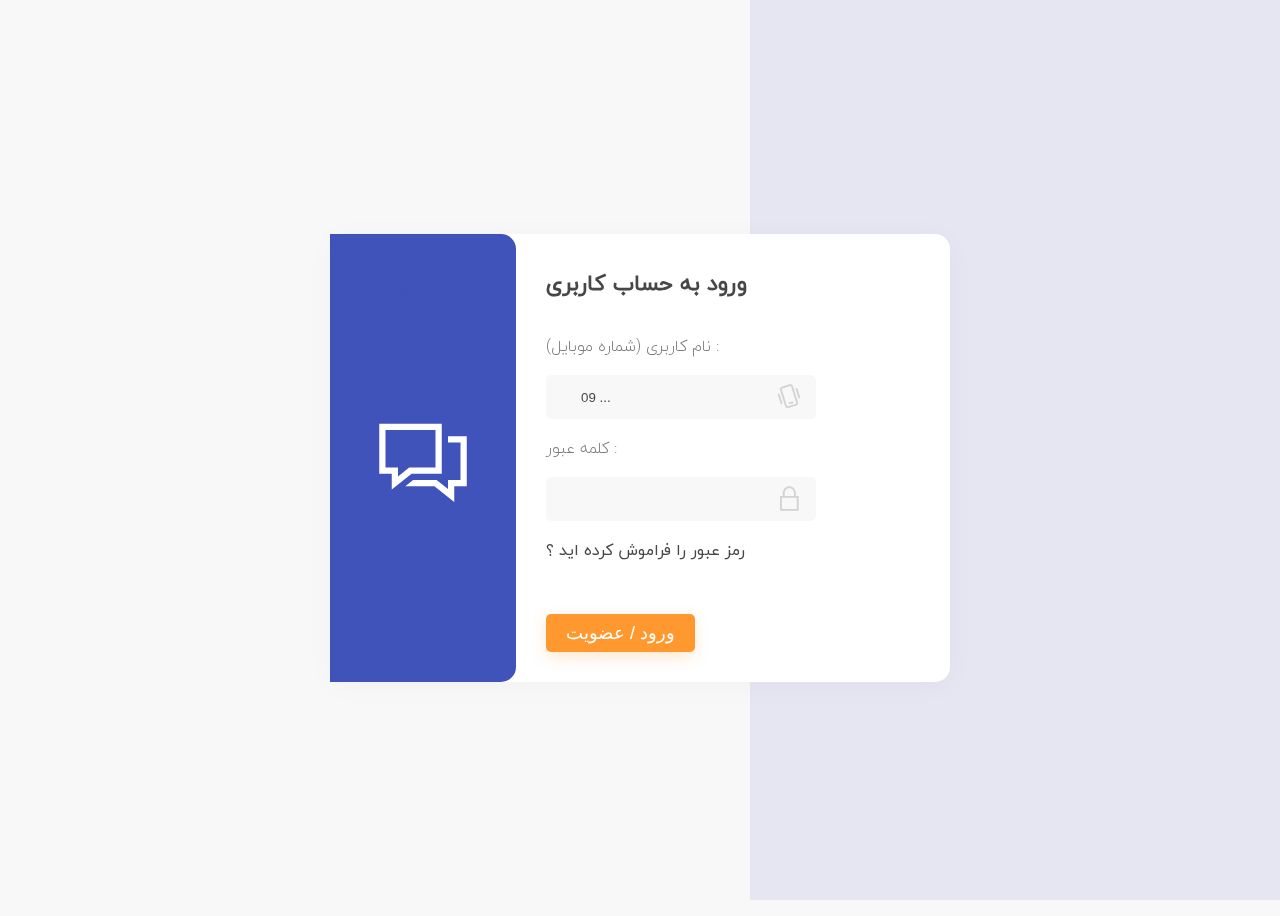
==== login.html @ a9f69f4c "init" ====
<!DOCTYPE html>
<html lang="fa-IR">

<head>
    <meta charset="UTF-8">
    <meta http-equiv="X-UA-Compatible" content="IE=edge">
    <meta name="viewport" content="width=device-width, initial-scale=1.0">
    <title>Panel</title>
    <link rel="stylesheet" href="styles/bootstrap.min.css">
    <link rel="stylesheet" href="icons/style.css">

    <!-- Theme Colors -->
    <style id="colors">
      :root{
        --primary:     #4053BA;
        --accent:      #FF982E;
        --primary-op:  #4053ba21;
        --background1: #F8F8F8;
        --background2: #ffffff;
        --color1:      #474747;
        --color2:      #ffffff;
        --color3:      #7C7C7C;
        --color4:      #D3D3D3;
        --hover1:      #ffffff1a;
        --hover2:      #4053ba12;
        --hover3:      #4053ba0a;
        --shadow1:       0px 4px 30px rgba(0, 0, 0, 0.03);
        --shadow-accent: 0 5px 15px #ff982e3b;
        --shadow-primary:0 5px 15px #4053ba6b;
    }
    </style>

    <!-- Plugins -->
    <link rel="stylesheet" href="plugins/progresscircle/progresscircle.css">

    <!-- Main Styles -->
    <link rel="stylesheet" href="styles/main.css">
</head>

<body>

    <div class="login-container">
        <div class="login-form">


            <div class="login-logo">
                <img src="images/logo.svg" alt="">
            </div>
            <div class="login-info">
                <h1>ورود به حساب کاربری</h1>
                <form action="#">
                    <div class="icon-input">
                        <label for="username">نام کاربری (شماره موبایل) :</label>
                        <div class="input_box ">
                            <input type=" number" id="username" placeholder="09 ...">
                            <i class=" ic-mobile"></i>
                        </div>
                    </div>
                    <div class="icon-input">
                        <label for="password">کلمه عبور :</label>

                        <div class="input_box">
                            <input type="password" id="password">
                            <i class="ic-password"></i>
                        </div>
                    </div>
                    <a href="password.html" class="forget-password">رمز عبور را فراموش کرده اید ؟</a>
                    <button type="submit">ورود / عضویت</button>
                </form>

                <a href="index.html" class="back-btn">بازگشت</a>
            </div>
        </div>
    </div>
    
    <div id="overlay" class="overlay"></div>
    <script src="scripts/jquery.min.js"></script>
    <script src="scripts/bootstrap.bundle.min.js"></script>

    <!-- Plugins -->
    <script src="plugins/progresscircle/progresscircle.js"></script>
    <script src="plugins/chartjs/chart.js"></script>

    <!-- Main Scripts -->
    <script src="scripts/main.js"></script>

    
</body>

</html>
---- icons/style.css ----
@font-face {
  font-family: 'PanelIcons';
  src:  url('fonts/PanelIcons.eot?9o5omq');
  src:  url('fonts/PanelIcons.eot?9o5omq#iefix') format('embedded-opentype'),
    url('fonts/PanelIcons.ttf?9o5omq') format('truetype'),
    url('fonts/PanelIcons.woff?9o5omq') format('woff'),
    url('fonts/PanelIcons.svg?9o5omq#PanelIcons') format('svg');
  font-weight: normal;
  font-style: normal;
  font-display: block;
}

[class^="ic-"], [class*=" ic-"] {
  /* use !important to prevent issues with browser extensions that change fonts */
  font-family: 'PanelIcons' !important;
  speak: never;
  font-style: normal;
  font-weight: normal;
  font-variant: normal;
  text-transform: none;
  line-height: 1;

  /* Better Font Rendering =========== */
  -webkit-font-smoothing: antialiased;
  -moz-osx-font-smoothing: grayscale;
}

.ic-delete:before {
  content: "\e932";
}
.ic-forward:before {
  content: "\e933";
}
.ic-reply:before {
  content: "\e934";
}
.ic-download:before {
  content: "\e931";
}
.ic-pause:before {
  content: "\e92f";
}
.ic-stop:before {
  content: "\e930";
}
.ic-add-user:before {
  content: "\e92d";
}
.ic-block:before {
  content: "\e92e";
}
.ic-browser:before {
  content: "\e92a";
}
.ic-ip:before {
  content: "\e92b";
}
.ic-os:before {
  content: "\e92c";
}
.ic-sending:before {
  content: "\e927";
}
.ic-seen:before {
  content: "\e928";
}
.ic-send1:before {
  content: "\e929";
}
.ic-attach:before {
  content: "\e922";
}
.ic-emoji:before {
  content: "\e923";
}
.ic-mic:before {
  content: "\e924";
}
.ic-move-to:before {
  content: "\e925";
}
.ic-send:before {
  content: "\e926";
}
.ic-settings:before {
  content: "\e921";
}
.ic-close:before {
  content: "\e920";
}
.ic-drag:before {
  content: "\e91f";
}
.ic-archive:before {
  content: "\e919";
}
.ic-audio:before {
  content: "\e91a";
}
.ic-document:before {
  content: "\e91b";
}
.ic-file:before {
  content: "\e91c";
}
.ic-image:before {
  content: "\e91d";
}
.ic-video:before {
  content: "\e91e";
}
.ic-folder:before {
  content: "\e917";
}
.ic-add2:before {
  content: "\e918";
}
.ic-add:before {
  content: "\e914";
}
.ic-gallery:before {
  content: "\e915";
}
.ic-external-link:before {
  content: "\e916";
}
.ic-password:before {
  content: "\e913";
}
.ic-mobile:before {
  content: "\e912";
}
.ic-playstore:before {
  content: "\e910";
}
.ic-apple:before {
  content: "\e911";
}
.ic-check:before {
  content: "\e90d";
}
.ic-left:before {
  content: "\e90e";
}
.ic-sun:before {
  content: "\e90f";
}
.ic-menu:before {
  content: "\e90c";
}
.ic-hover:before {
  content: "\e90b";
}
.ic-search:before {
  content: "\e90a";
}
.ic-dark:before {
  content: "\e900";
}
.ic-down:before {
  content: "\e901";
}
.ic-notify:before {
  content: "\e902";
}
.ic-statistics:before {
  content: "\e903";
}
.ic-home:before {
  content: "\e904";
}
.ic-message:before {
  content: "\e905";
}
.ic-user:before {
  content: "\e906";
}
.ic-plug:before {
  content: "\e907";
}
.ic-location:before {
  content: "\e908";
}
.ic-question:before {
  content: "\e909";
}
---- plugins/progresscircle/progresscircle.css ----
/**
 * Inspiration for this project found at:
 * https://markus.oberlehner.net/blog/pure-css-animated-svg-circle-chart
 * 1. The `reverse` animation direction plays the animation backwards
 *    which makes it start at the stroke offset 100 which means displaying
 *    no stroke at all and animating it to the value defined in the SVG
 *    via the inline `stroke-dashoffset` attribute.
 * 2. Rotate by -90 degree to make the starting point of the
 *    stroke the top of the circle.
 * 3. Using CSS transforms on SVG elements is not supported by Internet Explorer
 *    and Edge, use the transform attribute directly on the SVG element as a
 * .  workaround.
 */

.circle-chart {
  width: 150px;
  height: 150px;
}

.circle-chart__circle {
  stroke: #00acc1;
  stroke-width: 2;
  stroke-linecap: square;
  fill: none;
  animation: circle-chart-fill 2s reverse; /* 1 */ 
  transform: rotate(-90deg); /* 2, 3 */
  transform-origin: center; /* 4 */
}

/**
 * 1. Rotate by -90 degree to make the starting point of the
 *    stroke the top of the circle.
 * 2. Scaling mirrors the circle to make the stroke move right
 *    to mark a positive chart value.
 * 3. Using CSS transforms on SVG elements is not supported by Internet Explorer
 *    and Edge, use the transform attribute directly on the SVG element as a
 * .  workaround.
 */

.circle-chart__circle--negative {
  transform: rotate(-90deg) scale(1,-1); /* 1, 2, 3 */
}

.circle-chart__background {
  stroke: #efefef;
  stroke-width: 2;
  fill: none; 
}

.circle-chart__info {
  animation: circle-chart-appear 2s forwards;
  opacity: 0;
  transform: translateY(0.3em);
}

.circle-chart__percent {
  alignment-baseline: central;
  text-anchor: middle;
  font-size: 8px;
}

.circle-chart__subline {
    alignment-baseline: central;
    text-anchor: middle;
    font-size: 3px;
}

.success-stroke {
  stroke: #00C851;
}

.warning-stroke {
  stroke: #ffbb33;
}

.danger-stroke {
  stroke: #ff4444;
}

@keyframes circle-chart-fill {
  to { stroke-dasharray: 0 100; }
}

@keyframes circle-chart-appear {
  to {
    opacity: 1;
    transform: translateY(0);
  }
}
---- styles/main.css ----
@font-face {
    font-family: yakan;
    src: url(../fonts/eot/iranyekanwebbold.eot) format('eot'),
        url(../fonts/svg/iranyekanwebbold.svg) format('svg'),
        url(../fonts/ttf/iranyekanwebbold.ttf) format('truetype'),
        url(../fonts/woff/iranyekanwebbold.woff) format('woff'),
        url(../fonts/woff2/iranyekanwebbold.woff2) format('woff2');
    font-weight: bold;
}

@font-face {
    font-family: yekan;
    src: url(../fonts/eot/iranyekanweblight.eot) format('eot'),
        url(../fonts/svg/iranyekanweblight.svg) format('svg'),
        url(../fonts/ttf/iranyekanweblight.ttf) format('truetype'),
        url(../fonts/woff/iranyekanweblight.woff) format('woff'),
        url(../fonts/woff2/iranyekanweblight.woff2) format('woff2');
    font-weight: 200;
}

@font-face {
    font-family: yekan;
    src: url(../fonts/eot/iranyekanwebregular.eot) format('eot'),
        url(../fonts/svg/iranyekanwebregular.svg) format('svg'),
        url(../fonts/ttf/iranyekanwebregular.ttf) format('truetype'),
        url(../fonts/woff/iranyekanwebregular.woff) format('woff'),
        url(../fonts/woff2/iranyekanwebregular.woff2) format('woff2');
    font-weight: normal;
}

::selection {
    background-color: var(--accent);
    color: var(--color2);
}

:root {
    --primary-dark: #192430;
}

html {
    scroll-behavior: smooth;
}
.dir_left{
    direction: ltr !important;
    text-align: left !important;
}
.dir_right {
    direction: rtl !important;
    text-align: right !important;
}
body.dir_left *{
    direction: ltr !important;
    text-align: left !important;
}
body.dir_right *{
    direction: rtl !important;
    text-align: right !important;
}
body {
    font-family: yekan;
    letter-spacing: -0.05em !important;
    background: var(--background1);
    color: var(--color1);
    overflow-x: hidden;
}

a,
a:hover,
a:active,
a:visited {
    text-decoration: none;
    color: inherit;
}

button,
button:hover,
button:focus,
input,
input:hover,
input:focus {
    border: none;
    outline: none;
}

ul {
    margin-bottom: 0 !important;
    padding: 0;
    list-style: none;
}

h1,
h2,
h3,
h4,
h5,
h6 {
    margin: 0;
    padding: 0;
}

input::placeholder {
    color: var(--color1);
}

form label {
    display: block;
    color: var(--color3);
    font-size: 16px;
    font-weight: 200;
    margin-bottom: 15px;
}

input::-webkit-outer-spin-button,
input::-webkit-inner-spin-button {
    -webkit-appearance: none;
    margin: 0;
}

input[type=number] {
    -moz-appearance: textfield;
}

.d-light-none {
    display: none !important;
}

body.dark .d-dark-none {
    display: none !important;
}

body.dark .d-light-none {
    display: inherit !important;
}

/* Scrolbar Style */
::-webkit-scrollbar {
    width: 5px;
}

/* Track */
::-webkit-scrollbar-track {
    background: transparent;
}

/* Handle */
::-webkit-scrollbar-thumb {
    background: #00000024;
}

/* Handle on hover */
::-webkit-scrollbar-thumb:hover {
    background: #0000003c;
}

.mt-10 {
    margin-top: 10px;
}

.mr-10 {
    margin-right: 10px;
}

.mt-20 {
    margin-top: 20px;
}

.mt-30 {
    margin-top: 30px;
}

/* Sidebar Styles */
.dir_right .main-sidebar{
    right: -250px;
}
.dir_left .main-sidebar{
    left: -250px;
}
.main-sidebar {
    background: var(--background2);
    min-height: 100vh;
    height: 100%;
    box-shadow: var(--shadow1);
    width: 250px;
    position: fixed;
    top: 0;
    transition: 0.3s all;
    z-index: 5;
}

.main-sidebar.opened_right {
    right: 60px !important;
}
.main-sidebar.opened_left {
    left: 60px !important;
}
.menu-bar {
    background: var(--primary);
    /*height: 100vh;*/
    width: 60px;
    color: var(--color2);
    position: fixed;
    right: 0;
    top: 0;
    bottom: 0;
    transition: 0.2s all;
    z-index: 2;
}

body.dark .menu-bar {
    background: var(--primary-dark);
}

.menu-bar.opened {
    width: 310px;
}

.menu-bar .nav-link {
    color: var(--color2);
    font-size: 24px;
    padding: 14px 0;
    border-radius: 0;
    height: 60px;
    transition: 0.3s all;
}

.menu-bar .nav-link:hover {
    background: var(--hover1);
}

.menu-bar button {
    position: relative;
}

.menu-bar .nav-link i {
    position: absolute;
    right: 0;
    width: 60px;
    top: 18px;
    text-align: center !important;
}

.menu-bar .nav-link.active,
.menu-bar .nav-link.active:hover {
    background: var(--background2);
    border-radius: 0;
    color: var(--primary);
}

body.dark .menu-bar .nav-link.active,
body.dark .menu-bar .nav-link.active:hover {
    color: var(--color1);
}

.menu-bar button>span {
    opacity: 0;
    visibility: hidden;
    position: absolute;
    color: var(--color2);
    font-size: 18px;
    right: 65px;
    top: 14px;
    transition: 0.3s all;
    letter-spacing: -0.05em;
}

.menu-bar .nav-link.active>span {
    color: var(--primary);
}

body.dark .menu-bar .nav-link.active>span {
    color: var(--color1);
}

.menu-bar.opened button>span {
    visibility: visible;
    opacity: 1;
}

.sidebar-toggle {
    position: absolute;
    left: -25px;
    width: 25px;
    height: 60px;
    bottom: 30px;
    border-radius: 5px 0 0 5px;
    background: var(--background2);
    box-shadow: var(--shadow1);
}

.sidebar-toggle i {
    position: absolute;
    right: 4px;
    transform: rotate(90deg);
    font-size: 10px;
    top: 26px;
    color: var(--color1);
    opacity: 0.2;
    transition: 0.3s all;
}

.sidebar-toggle.opened i {
    transform: rotate(-90deg) translateY(3px);
}

.main-sidebar.opened .sidebar-toggle {
    left: -25px;
}

.sidebar-toggle:hover i {
    opacity: 0.5;
}

.sidebar-logo {
    text-align: center !important;
    padding: 15px 0;
}

form.sidebar-search {
    width: 100%;
    background: var(--background1);
    border-radius: 5px;
    padding: 10px 15px;
    margin-bottom: 15px;
    display: flex;
    justify-content: space-between;
    align-items: center;
}

form.sidebar-search input {
    width: 100%;
    color: var(--color3);
    background-color: transparent;
}

form.sidebar-search:after {
    font-family: 'PanelIcons';
    color: var(--color3);
    content: "\e90a";
    opacity: 0.3;
}

body.dark form.sidebar-search:after {
    opacity: 0.6;
}

/* Menu Button */
button.menu-btn {
    position: relative;
    height: 60px;
    background: var(--primary);
    text-align: center !important;
}

body.dark button.menu-btn {
    background: var(--primary-dark);
}

.menu-bars {
    width: 48px;
}

.menu-bars span {
    width: 50%;
    height: 1px;
    background: var(--color2);
    display: block;
    margin: 6px auto;
    transition: 0.2s all;
}

button.menu-btn.opened .menu-bars span:nth-child(1) {
    transform: rotate(45deg) translate(5px, -1px);
    width: 30%;
    height: 2px;
}

button.menu-btn.opened .menu-bars span:nth-child(2) {
    height: 2.2px;
    width: 40%;
}

button.menu-btn.opened .menu-bars span:nth-child(3) {
    transform: rotate(-45deg) translate(5px, 1px);
    width: 30%;
    height: 2px;
}

.bottom-bar {
    position: absolute;
    bottom: 10px;
    left: 0;
    width: 100%;
    text-align: center !important;
}

.bottom-bar a,
.bottom-bar button {
    display: flex;
    width: 60px;
    height: 60px;
    font-size: 24px;
    transition: 0.3s all;
    background: transparent;
    color: var(--color2);
    align-items: center;
    justify-content: center;
}

.bottom-bar a:hover,
.bottom-bar button:hover {
    background: var(--hover1);
}

/* Sidebar Menu Items */
.main-sidebar .navbar-expand-lg .navbar-nav {
    flex-direction: column;
    margin: 0 !important;
}

.main-sidebar .nav-item a img {
    opacity: 0.5;
    filter: grayscale(1);
    transition: 0.3s all;
    /*position: absolute;*/
    /*right: 15px;*/
    /*top: 10px;*/
    display: none;
}

.main-sidebar .nav-item a i {
    font-size: 22px;
    color: var(--primary);
    padding: 0 5px;
}

body.dark .main-sidebar .nav-item a i {
    color: var(--color1);
}

.main-sidebar .nav-item:hover a img,
a.nav-link.show img {
    opacity: 1;
    filter: grayscale(0);
}

.main-sidebar .nav-item a {
    width: 250px;
    position: relative;
    display: flex;
    align-items: center;
    font-size: 18px;
    padding: 12px 20px 12px 15px !important;
    transition: 0.3s all;
    color: var(--color3);
}

.main-sidebar .nav-item:hover>a,
a.nav-link.show {
    background: var(--hover2);
}

a.nav-link.dropdown-toggle:after {
    transition: 0.3s all;
    transform: rotate(90deg) scale(1.2);
    opacity: 0.5;
}

a.nav-link.dropdown-toggle.show:after {
    transform: scale(1.2);
}

.main-sidebar ul.dropdown-menu {
    position: inherit !important;
    border: none;
    /*text-align: right;*/
    background: var(--hover3);
    border-radius: 0;
    margin: 0;
    padding: 15px 0;
}

.main-sidebar ul.dropdown-menu li a {
    display: block;
    padding: 7px 20px 7px 10px !important;
    font-size: 16px;
    font-weight: 300;
    color: var(--color1);
}

.main-sidebar ul.dropdown-menu li a:focus {
    background: transparent;
}

.main-sidebar ul.dropdown-menu li:hover>a {
    padding-right: 30px !important;
    font-weight: normal;
    background: transparent;
}

/* SubMenu */
.dropdown-menu{
    text-align: unset;
}
ul.dropdown-menu li,
ul.dropdown-menu li>a {
    position: relative;
}
.dir_right ul.dropdown-menu li>a:before{
    right: 15px;
}
.dir_left ul.dropdown-menu li>a:before{
    left: 3px;
}
ul.dropdown-menu li>a:before {
    content: " ";
    background: var(--primary);
    width: 3px;

    top: 50%;
    bottom: 50%;
    position: absolute;
    border-radius: 5px;
    transition: 0.3s all;
}

body.dark ul.dropdown-menu li>a:before {
    background: var(--accent);
}

ul.dropdown-menu li:hover>a:before {
    top: 6px;
    bottom: 6px;
}
.dir_left ul.sub-menu{
    left: 100%;
    right: unset !important;
}
.dir_right ul.sub-menu{
    right: 100%;

}
ul.sub-menu {
    position: absolute;
    right: 100%;
    background: var(--background2);
    top: 20px;
    padding: 10px 0;
    box-shadow: var(--shadow1);
    transition: 0.2s all;
    visibility: hidden;
    opacity: 0;
}
.dir_left ul.sub-menu:before{
    left: -7.5px;
    right: unset;
}
.dir_right ul.sub-menu:before{
    right: -7.5px;
    left: unset;
}
ul.sub-menu:before {
    content: " ";
    background: var(--background2);
    position: absolute;
    width: 15px;
    height: 15px;
    right: -7.5px;
    top: 20px;
    transform: rotate(45deg);
}

li:hover>ul.sub-menu {
    visibility: visible;
    opacity: 1;
    top: -10px;
}

.collapse:not(.show) {
    display: flex !important;
}

.navbar-nav-scroll {
    --bs-scroll-height: inherit !important;
}

/* Main Content */
.main-content {
    padding: 40px 100px 40px 40px;
    transition: 0.3s all;
    overflow: hidden;
}

.main-content.menu-opened {
    padding-right: 350px;
}

.main-content .nav-pills .nav-link.active,
.main-content .nav-pills .show>.nav-link {
    background-color: var(--primary);
    box-shadow: var(--shadow-primary);
}

.main-content .nav-link {
    color: var(--primary);
    font-weight: 200;
    font-size: 18px;
}

.overlay {
    position: fixed;
    width: 100%;
    height: 100vh;
    top: 0;
    right: 0;
    background: #0000001b;
    transition: 0.3s all;
    visibility: hidden;
    opacity: 0;
    z-index: 4;
}

body.dark .overlay {
    background: #00000063;
}

.overlay.show {
    opacity: 1;
    visibility: visible;
}

/* Header Section */
.main-content>header {
    display: flex;
    align-items: center;
    justify-content: space-between;
    position: relative;

}

.main-content>header::before {
    position: absolute;
    /*content: "";*/
    width: 50%;
    max-width: 500px;
    height: 500px;
    background: var(--primary);
    opacity: 0.04;
    filter: blur(125px);
    right: 0;
    top: 0;
}

.show-website,
.account-menu {
    display: inline-block;
    background: var(--background2);
    padding: 15px 65px 15px 30px;
    border-radius: 30px;
    box-shadow: var(--shadow1);
    position: relative;
    font-size: 18px;
    margin: 0;
    height: 58px;
}
.show-website-mobile{
    display: none;
    font-size: 20px;
    padding: 0 5px;
    color: var(--color3);
}
.direction-btn{
    display: none;
}
.show-website i {
    font-size: 23px;
    position: absolute;
    right: 30px;
    top: 16px;
}
.account-menu-section{
    display: flex;
    justify-content: space-between;
    align-items: center;
}
.account-menu-mobile{
    display: none;
    width: fit-content;
}
.account-menu-mobile img{
    width: 30px;
    height: fit-content;
}
.account-menu {
    position: relative;
    padding: 15px 55px 15px 75px;
}

.account-menu:hover {
    z-index: 5;
}

.account-menu ul {
    position: absolute;
    background: var(--background2);
    top: 0;
    width: 100%;
    left: 0;
    border-radius: 25px;
    padding: 60px 15px 15px 15px;
    box-shadow: var(--shadow1);
    z-index: 1;
    transition: 0.3s all;
    opacity: 0;
    visibility: hidden;
}

.account-menu:hover ul {
    top: 0;
    visibility: visible;
    opacity: 1;
}

.account-menu img {
    position: absolute;
    left: 0;
    top: 0;
    width: 58px;
    height: 58px;
    border-radius: 50%;
    transition: 0.3s all;
    z-index: 3;
}

.account-menu:hover img {
    transform: scale(0.7);
}

.account-menu:after {
    content: "\e901";
    font-family: 'PanelIcons';
    position: absolute;
    font-size: 8px;
    transform: rotate(-90deg);
    right: 25px;
    top: 23px;
    transition: 0.3s all;
    z-index: 3;
}

.account-menu:hover::after {
    transform: rotate(0deg);
}

.account-menu>span {
    z-index: 3;
    position: inherit;
}

header h1 {
    font-size: 25px;
    color: var(--color3);
}

header .buttons {
    display: flex;
    align-items: center;
}

body.dark header .buttons button {
    color: var(--color1);
}

header .buttons button {
    background: transparent;
    color: var(--primary);
    display: flex;
    align-items: center;
    width: 40px;
    position: relative;
    border-radius: 50%;
    transition: 0.3s all;
}

header .buttons button span {
    position: absolute;
    width: 12px;
    height: 12px;
    background: var(--accent);
    border-radius: 50%;
    right: 7px;
    bottom: 18px;
}

header .buttons button:hover {
    color: var(--accent) !important;
}

header .buttons button:focus {
    color: var(--primary);
}

header .buttons button i {
    font-size: 25px;
}

.account-menu ul li a {
    display: flex;
    align-items: center;
    position: relative;
    padding: 8px 8px 8px 8px;
    font-size: 16px;
    color: var(--color3);
    transition: 0.3s all;
    border-radius: 10px;
}

.account-menu ul li a:hover {
    background: var(--hover3);
}

.account-menu ul li a i {
    font-size: 20px;
    padding: 0 5px;
}

/* Dashboard Page */
.statistics-boxes {
    margin-top: 30px;
}
.statistics-box{
    display: flex;
    justify-content: space-between;
}
.widget-box {
    background: var(--background2);
    box-shadow: var(--shadow1);
    border-radius: 15px;
    padding: 30px;
    margin-top: 25px;
    position: relative;
}
.dir_left .statistics-box:after{
    right: 60px;
    left: unset;
    transform: rotate(180deg);
}
.dir_right .statistics-box:after{
    left: 60px;
    right: unset;
}
.statistics-box:after {
    content: "\e90b";
    position: absolute;
    font-family: 'PanelIcons';
    left: 60px;
    top: 44px;
    font-size: 28px;
    color: var(--color3);
    opacity: 0;
    transition: 0.3s all;
}

.dir_right .statistics-box:hover::after {
    left: 40px;
    opacity: 0.5;
}
.dir_left .statistics-box:hover::after {
    right: 40px;
    opacity: 0.5;
}

.statistics-box .icon {
    background: var(--accent);
    width: 70px;
    height: 70px;
    border-radius: 15px;
    box-shadow: var(--shadow-accent);
    color: var(--color2);
    position: relative;
    text-align: center !important;
    font-size: 32px;
    padding-top: 16px;
    transition: 0.3s all;
}

.statistics-box:hover .icon {
    background: var(--primary);
    box-shadow: var(--shadow-primary);
}

.statistics-box strong {

    display: block;
    font-size: 30px;
    color: var(--color1);
}

.statistics-box span {
    display: block;
    color: var(--color3);
    font-weight: 200;
    font-size: 16px;
}

.widget-header {
    display: flex;
    justify-content: center;
    position: relative;
    height: 30px;
}

.widget-content {
    padding: 30px 10px 0;
}

strong.widget-title {
    position: absolute;
    right: 10px;
    font-size: 18px;
    font-weight: bold;
    color: var(--color1);
}

button.widget-arrwo-btn {
    position: absolute;
    left: 0;
    background: transparent;
    color: var(--color1);
    font-size: 10px;
    top: 5px;
}

body.dark .main-content .nav-link {
    color: var(--color2);
}

.empty-chart {
    display: flex;
    align-items: center;
    justify-content: center;
    height: 280px;
    background: url(../images/chart.png);
    background-repeat: no-repeat;
    background-position: center;
}

body.dark .empty-chart {
    background: url(../images/chart-light.png);
    background-repeat: no-repeat;
    background-position: center;
}

.ec-message {
    text-align: center !important;
}

.ec-message strong {
    display: block;
    font-size: 30px;
    font-weight: bold;
    color: var(--color1);
    margin-bottom: 10px;
}

.ec-message span {
    font-weight: 200;
    font-size: 18px;
    color: var(--color3);
}

.circle-chart__subline {
    letter-spacing: 0;
}
.account-progress .circle-chart{
    width: 100% !important;
    height: 100% !important;
}
.account-progress {
    text-align: center !important;
    margin-bottom: 20px;
}

ul.account-todolist li {
    position: relative;
    font-weight: 200;
    font-size: 16px;
    color: var(--color3);
    display: block;
    padding: 3px 28px;
}

ul.account-todolist li:before {
    font-family: 'PanelIcons';
    color: var(--color4);
    font-size: 12px;
    position: absolute;
    right: 0;
}

ul.account-todolist li.done:before {
    content: "\e90d";
}

ul.account-todolist li.inprog:before {
    content: "\e90e";
    color: var(--accent);
    font-size: 16px;
    right: 2px;
    top: 3px;
}

text.circle-chart__percent,
text.circle-chart__subline {
    color: var(--color1) !important;
}

li.inprog {
    font-weight: bold !important;
}

a.link-primary {
    display: inline-block;
    color: var(--color2) !important;
    background: var(--primary);
    padding: 8px 20px 10px;
    border-radius: 5px;
    box-shadow: var(--shadow-primary);
    transition: 0.3s all;
    width: max-content;
}

a.link-primary:hover,
a.link-primary:focus {
    background: var(--accent);
    box-shadow: var(--shadow-accent);
    color: var(--color2) !important;
}

a.link-accent {
    display: inline-block;
    color: var(--color2) !important;
    background: var(--accent);
    padding: 8px 20px 10px;
    border-radius: 5px;
    box-shadow: var(--shadow-accent);
    transition: 0.3s all;
}

a.link-accent:hover,
a.link-accent:focus {
    background: var(--primary);
    box-shadow: var(--shadow-primary);
    color: var(--color2) !important;
}

.widget-content>p {
    font-weight: 200;
    line-height: 1.8;
    color: var(--color3);
    font-size: 16px;
}

a.link-icon {
    position: relative;
    padding-right: 45px;
}

a.link-icon i {
    position: absolute;
    right: 15px;
    font-size: 20px;
    top: 10px;
}

a.link-simple {
    position: relative;
    padding-right: 30px;
    font-size: 16px;
    color: var(--color1);
    transition: 0.3s all;
}

a.link-simple i {
    position: absolute;
    right: 0;
    font-size: 20px;
    top: 1px;
}

a.link-simple:hover {
    opacity: 0.5;
}

.apexcharts-plot-series g.apexcharts-series:nth-child(1) path {
    fill: var(--primary);
}

body.dark .apexcharts-plot-series g.apexcharts-series:nth-child(1) path {
    fill: var(--accent);
}

.apexcharts-plot-series g.apexcharts-series:nth-child(2) path {
    fill: var(--hover2);
}

.apexcharts-toolbar {
    position: absolute !important;
    left: 0 !important;
    right: auto !important;
    top: -55px !important;
}

.apexcharts-menu-icon svg {
    width: 34px;
    height: 34px;
}

.apexcharts-menu-icon svg path:nth-child(2) {
    fill: var(--color4);
}

.apexcharts-menu.apexcharts-menu-open {
    left: 0;
    right: auto;
    direction: rtl;
    /*text-align: left;*/
    top: 36px;
}

.apexcharts-legend.apexcharts-align-right.apx-legend-position-top {
    justify-content: center !important;
    top: 0 !important;
}

.apexcharts-subtitle-text {
    display: none;
}

span.apexcharts-legend-text {
    font-family: 'yekan' !important;
    margin-right: 8px;
}

/* NotifyBox */
.notify-box {
    position: absolute;
    width: 350px;
    background: var(--background2);
    top: 200px;
    left: 40px;
    border-radius: 15px;
    box-shadow: var(--shadow1);
    z-index: 10;
    opacity: 0;
    visibility: hidden;
    max-height: 320px;
    overflow-y: auto;
    transition: 0.3s all;
}

.notify-box.show {
    visibility: visible;
    opacity: 1;
    top: 120px;
}

.notify-box .empty {
    height: 300px;
    display: flex;
    align-items: center;
    justify-content: center;
    flex-direction: column;
}

.notify-box .empty i {
    font-size: 60px;
    margin-bottom: 20px;
    color: var(--color4);
}

.notify-box .empty span {
    font-size: 18px;
    color: var(--color3);
}

.notify-item {
    position: relative;
    padding: 15px 80px 15px 15px;
    border-bottom: 1px solid #0000000a;
}

.notify-item img,
.notify-item i {
    position: absolute;
    right: 15px;
    top: 15px;
    width: 50px;
    height: 50px;
}

.notify-item i {
    background: var(--background1);
    border-radius: 50%;
    display: flex;
    align-items: center;
    justify-content: center;
    font-size: 24px;
    color: var(--color3);
    transition: 0.3s all;
}

.notify-item:hover i {
    background: var(--accent);
    color: var(--color2);
    box-shadow: var(--shadow-accent);
}

.notify-item strong {
    display: block;
    font-size: 15px;
    font-weight: normal;
    color: var(--color1);
}

.notify-item span {
    font-weight: 200;
    font-size: 14px;
    display: block;
    padding-top: 5px;
}

.notify-item a {
    background: var(--primary-op);
    color: var(--primary);
    position: absolute;
    left: 43px;
    top: 23px;
    padding: 4px 12px;
    border-radius: 5px;
    font-weight: normal;
    transition: 0.3s all;
    opacity: 0;
}

.notify-item a:hover {
    background: var(--primary);
    color: var(--color2);
}

.notify-item:hover a {
    opacity: 1;
    left: 23px;
}

/* Login Page */
.login-container {
    display: flex;
    width: 100%;
    height: 100vh;
    align-items: center;
    justify-content: center;
}

.login-form {
    background: var(--background2);
    border-radius: 15px;
    box-shadow: var(--shadow1);
    position: relative;
    width: min(90%,620px);
    display: flex;

}
.login-info{
    padding: 30px;
}
.login-logo {
    background: var(--primary);
    width: 30%;
    border-radius: 0 15px 15px 0;
    display: flex;
    align-items: center;
    justify-content: center;
}

.login-form h1 {
    font-weight: bold;
    font-size: 22px;
    color: var(--color1);
    margin-bottom: 30px;
}

.login-logo img {
    max-width: 100px;
}
.input_box{
    display: flex;
    align-items: center;
    justify-content: space-between;
    background: var(--background1);
    padding: 10px 15px;
    width: 95%;
    border-radius: 5px;
    margin-bottom: 15px;
}
.login-form input {
    background: transparent;
    display: block;
    width: 90%;
    border-radius: 5px;
    direction: ltr;
}

.login-form input[type=number],
.login-form input[type=password] {
    direction: ltr;
}

a.back-btn {
    background: var(--primary-op);
    color: var(--primary);
    position: absolute;
    display: block;
    padding: 5px 10px;
    border-radius: 5px;
    left: 40px;
    top: 40px;
    transition: 0.3s all;
}

a.back-btn:hover {
    background: var(--primary);
    color: var(--color2);
}

.login-form button {
    background: var(--accent);
    color: var(--color2);
    display: block;
    padding: 8px 20px;
    border-radius: 5px;
    font-size: 18px;
    box-shadow: var(--shadow-accent);
    margin-top: 50px;
    transition: 0.3s all;
}

.login-form button:hover {
    background: var(--primary);
    box-shadow: var(--shadow-primary);
}

.icon-input {
    position: relative;
}

.icon-input i {
    font-size: 24px;
    color: var(--color4);
}

.icon-input input {
    padding-left: 20px !important;
}

.login-form:before {
    content: " ";
    background: var(--primary);
    width: calc(50% - 110px);
    height: 100vh;
    right: 0;
    top: 0;
    position: fixed;
    z-index: -1;
    opacity: 0.1;
}

/* IconPicker */
.icp-header {
    position: relative;
    padding: 30px;
}

.icp-header strong {
    display: inline-block;
    position: inherit;
    z-index: 2;
    font-size: 20px;
    font-weight: bold;
    color: var(--color3);
}

button.icp-close {
    position: absolute;
    left: 30px;
    top: 30px;
    font-size: 18px;
    color: var(--color3);
}

button.icp-close:focus {
    box-shadow: none;
}

form.icp-search {
    position: absolute;
    max-width: 100%;
    left: 80px;
    top: 22px;
    width: calc(100% - 355px);
}

form.icp-search input {
    background: var(--background1);
    display: block;
    width: 100%;
    padding: 14px 50px 14px 15px;
    border-radius: 5px;
    color: var(--color1);
}

form.icp-search input::placeholder {
    color: var(--color4);
}

form.icp-search:before {
    content: "\e90a";
    position: absolute;
    font-family: 'PanelIcons';
    color: var(--color4);
    font-size: 22px;
    right: 18px;
    top: 10px;
}

.icons-categories {
    display: block;
    background: var(--background1);
    width: 250px;
    position: absolute;
    right: 0;
    top: 0;
    min-height: 500px;
    max-height: 100%;
    overflow-y: auto;
    border-radius: 0 0 8px 0;
}

.modal-body {
    padding: 0;
}

.icons-categories button {
    display: block;
    width: 100%;
    /*text-align: right;*/
    position: relative;
    border-radius: 0 !important;
    padding: 14px 60px 14px 15px;
    color: var(--color1);
    font-size: 16px;
}

.icons-categories button i {
    position: absolute;
    font-size: 20px;
    color: var(--color3);
    right: 24px;
}

.icons-categories button.active {
    background: var(--background2) !important;
    color: var(--color1) !important;
}

.icons-categories button:hover {
    background: #ffffff5c;
    color: inherit !important;
}

.iconpicker .modal-body {
    height: 500px;
    max-height: 100%;
    padding-right: 275px;
}

.icp-header:before {
    content: " ";
    position: absolute;
    right: 0;
    top: 0;
    width: 250px;
    height: 100%;
    background: var(--background1);
    border-radius: 0 8px 0 0;
    z-index: 1;
}

.icons-categories button span {
    position: absolute;
    left: 35px;
    background: var(--primary-op);
    color: var(--primary);
    font-size: 14px;
    padding: 2px 6px;
    border-radius: 5px;
    transition: 0.3s all;
    opacity: 0;
}

.icons-categories button.active span {
    left: 15px;
    opacity: 1;
}

.icons-grid {
    display: grid;
    grid-template-columns: repeat(10, 1fr);
    grid-gap: 15px;
    padding-left: 30px;
    margin-top: 10px;
    overflow-y: auto;
    height: 490px;
}

i.icp-item {
    display: flex;
    width: 100%;
    align-items: center;
    justify-content: center;
    height: 70px;
    border: 3px solid var(--hover2);
    border-radius: 10px;
    font-size: 28px;
    cursor: pointer;
    transition: 0.3s all;
}

i.icp-item:hover {
    border-color: var(--color4);
}

/* File Picker */
.nav-divider {
    display: block;
    width: 100%;
    height: 1px;
    background: var(--color4);
    opacity: 0.5;
    margin: 20px 0;
}

.files-grid {
    display: grid;
    grid-template-columns: repeat(5, 1fr);
    grid-gap: 15px;
    padding-left: 30px;
    margin-top: 10px;
    overflow-y: auto;
    height: 490px;
}

.file-item {
    border: 3px solid var(--hover2);
    width: 100%;
    height: 140px;
    border-radius: 5px;
    overflow: hidden;
    position: relative;
}

.file-item img {
    width: 100%;
    height: 100%;
    object-fit: cover;
    position: inherit;
}

.file-item span {
    position: absolute;
    bottom: 0;
    width: 100%;
    left: 0;
    /*text-align: left;*/
    background: #ffffffab;
    padding: 5px 10px;
    direction: ltr;
    color: var(--color1);
    transition: 0.3s all;
    white-space: nowrap;
    text-overflow: ellipsis;
    overflow: hidden;
}

.file-item:hover span {
    background: #ffffffd6;
}

.file-item:before {
    position: absolute;
    width: 100%;
    height: 100%;
    content: "\e91c";
    font-family: 'PanelIcons';
    font-size: 40px;
    text-align: center !important;
    z-index: 0;
    padding-top: 20px;
    color: var(--color4);
}

.file-item.fi-video:before {
    content: "\e91e";
}

.file-item.fi-image:before {
    content: "\e91d";
}

.file-item.fi-audio:before {
    content: "\e91a";
}

.file-item.fi-document:before {
    content: "\e91b";
}

.file-item.fi-archive:before {
    content: "\e919";
}

div#fp-upload {
    padding-left: 25px;
}

form.upload-area {
    width: 100%;
    border: 3px dashed var(--hover2);
    border-radius: 10px;
    padding: 30px;
    display: flex;
    align-items: center;
    justify-content: center;
    flex-direction: column;
    height: 100px;
    margin-top: 15px;
}

label.fp-label {
    display: block;
    margin-top: 20px;
}

label.fp-label strong {
    background: var(--primary);
    box-shadow: var(--shadow-primary);
    color: var(--color2);
    display: inline-block;
    padding: 5px 10px;
    border-radius: 5px;
    margin: 0 8px;
    cursor: pointer;
    transition: 0.3s all;
}

label.fp-label strong:hover {

    background: var(--accent);
    box-shadow: var(--shadow-accent);

}

.upload-item {
    border: 3px solid var(--hover2);
    border-radius: 5px;
    margin-top: 20px;
    position: relative;
    height: 60px;
}

.upload-item>i {
    position: absolute;
    font-size: 30px;
    color: var(--accent);
    height: 100%;
    display: flex;
    align-items: center;
    right: 20px;
}

.upload-item>span {
    position: absolute;
    right: 70px;
    top: 16px;
    color: var(--color3);
    white-space: nowrap;
    text-overflow: ellipsis;
    overflow: hidden;
    max-width: 180px;
}

.fp-progress {
    background: var(--background1);
    width: 300px;
    position: absolute;
    left: 60px;
    top: 16px;
    border-radius: 5px;
    overflow: hidden;
}

.fp-progress .progress-bar {
    background: var(--primary);
    color: var(--color2);
}

button.cancel-upload {
    position: absolute;
    left: 16px;
    top: 16px;
    background: transparent;
    color: var(--color3);
}

.fp-error {
    position: absolute;
    left: 16px;
    background: #E53935;
    color: var(--color2);
    display: block;
    padding: 5px 10px;
    border-radius: 5px;
    font-size: 14px;
    top: 13px;
}

button.select-file {
    position: absolute;
    left: 16px;
    top: 11px;
    background: var(--primary);
    color: var(--color2);
    display: block;
    padding: 5px 15px;
    border-radius: 5px;
    transition: 0.3s all;
}

button.select-file:hover {
    background: var(--accent);
}

/* Chats list */
ul#messages-tab {
    border-bottom: 1px solid var(--hover2);
    justify-content: center;
    margin-bottom: 15px !important;
}

ul#messages-tab button {
    background: transparent;
    padding: 15px 20px;
    color: var(--color3);
    border-bottom: 4px solid transparent;
    border-radius: 0;
}

ul#messages-tab button.active {
    border-color: var(--primary);
    color: var(--primary);
}

body.dark ul#messages-tab button.active {
    border-color: var(--accent);
    color: var(--accent);
}

a.contact-item {
    display: block;
    position: relative;
    border-bottom: 1px solid var(--hover2);
    padding: 15px 80px 15px 15px;
    transition: 0.3s all;
}

a.contact-item img {
    position: absolute;
    width: 50px;
    border-radius: 50%;
    right: 15px;
    height: 50px;
    top: 13px;
}

a.contact-item strong {
    display: block;
    white-space: nowrap;
    text-overflow: ellipsis;
    overflow: hidden;
    font-size: 14px;
    color: var(--color1);
    font-weight: normal;
}

a.contact-item span {
    font-size: 14px;
    font-weight: 300;
    opacity: 0.6;
}

a.contact-item:hover {
    background: var(--hover3);
}

a.contact-item.selected {
    background: var(--hover2);
}

ul.contact-list {
    overflow-y: auto;
    height: calc(100vh - 135px);
}

a.contact-item.online:before {
    content: " ";
    background: var(--accent);
    width: 15px;
    height: 15px;
    right: 12px;
    bottom: 12px;
    position: absolute;
    display: block;
    border-radius: 50%;
    z-index: 1;
    border: 3px solid var(--background2);
}

.chat-list-empty {
    display: flex;
    align-items: center;
    justify-content: center;
    flex-direction: column;
    padding: 60px 0;
}

.chat-list-empty i {
    display: block;
    font-size: 45px;
    margin-bottom: 15px;
    color: var(--color3);
}

header.chat-page {
    background: var(--background2);
    margin: -40px -40px 0 -40px;
    box-shadow: var(--shadow1);
    height: 85px;
    position: relative;
    align-items: center;
    padding: 0 25px;
}

.profile-name {
    position: relative;
    padding-right: 80px;
    cursor: pointer;
}

header.chat-page img {
    width: 60px;
    height: 60px;
    border-radius: 50%;
    position: absolute;
    right: 0;
    top: -6px;
    transition: 0.2s all;
}

.profile-name:hover img {
    transform: scale(0.9);
}

button.move-to {
    background: var(--primary);
    color: var(--color2);
    position: relative;
    display: block;
    padding: 8px 40px;
    border-radius: 5px;
    box-shadow: var(--shadow-primary);
    font-size: 16px;
    transition: 0.3s all;
}

button.move-to:hover {
    background: var(--accent);
    box-shadow: var(--shadow-accent);
}

.profile-name strong {
    font-weight: bold;
    color: var(--color1);
    font-size: 16px;
}

.profile-name span {
    font-weight: 300;
    font-size: 14px;
    display: block;
    margin-top: 5px;
}

button.move-to i {
    position: absolute;
    right: 14px;
    font-size: 18px;
    top: 10px;
}

button.move-to:after {
    position: absolute;
    content: "\e901";
    font-family: 'PanelIcons';
    font-size: 8px;
    transform: rotate(90deg);
    left: 15px;
    top: 14px;
}

.messages {
    position: relative;
    height: calc(100vh - 85px);
    margin: 0 -40px -40px -40px;
}

.message-form {
    position: absolute;
    bottom: 0;
    right: 0;
    left: 0;
    background: var(--background2);
    box-shadow: var(--shadow1);
    border-top: 1px solid #00000015;
}

form.message-input {
    width: 100%;
    position: relative;
}

#msg-input {
    display: block;
    width: 100%;
    font-size: 16px;
    padding: 22px 60px 22px 285px;
    background: transparent;
    color: var(--color1);
    border: none !important;
    outline: none !important;
    max-height: 250px;
    overflow-y: auto;
}

button.send-message {
    position: absolute;
    right: 10px;
    bottom: 10px;
    background: transparent;
    color: var(--color4);
    font-size: 25px;
}

button.send-message:hover {
    color: var(--primary);
}

.msg-attachments {
    position: absolute;
    left: 0;
    bottom: 14px;
}

.msg-attachments input {
    visibility: hidden;
    display: none;
}

.msg-attachments label {
    background: var(--accent);
    color: var(--color2);
    display: block;
    padding: 6px 40px 10px 15px;
    border-radius: 5px;
    box-shadow: var(--shadow-accent);
    position: relative;
    margin: 0 20px 0 25px;
    transition: 0.3s all;
    cursor: pointer;
}

.msg-attachments label:hover {
    background: var(--primary);
    box-shadow: var(--shadow-primary);
}

.msg-attachments label i {
    position: absolute;
    right: 12px;
    font-size: 20px;
    top: 10px;
}

.msg-attachments button {
    background: transparent;
    color: var(--color3);
    height: 100%;
    display: flex;
    align-items: center;
    justify-content: center;
    width: 40px;
    font-size: 25px;
    transition: 0.3s all;
}

.msg-attachments button:hover {
    color: var(--accent);
}

.messages-container {
    overflow-y: auto;
    padding: 30px;
    position: absolute;
    right: 0;
    left: 0;
    bottom: 70px;
    height: calc(100vh - 155px);
}

.msg {
    display: flex;
    align-items: flex-end;
    margin-bottom: 10px;
}

.msg:last-of-type {
    margin: 0;
}

.msg-img {
    width: 50px;
    height: 50px;
    background-repeat: no-repeat;
    background-position: center;
    background-size: cover;
    border-radius: 50%;
}

.msg-bubble {
    max-width: 450px;
    padding: 15px 20px 45px 20px;
    border-radius: 15px;
    background: var(--primary);
    color: var(--color2);
    position: relative;
    min-width: 105px;
}

.msg-info {
    display: flex;
    justify-content: space-between;
    align-items: center;
    margin-bottom: 10px;
}

.msg-info-name {
    margin-left: 10px;
    font-weight: bold;
}

.msg-info-time {
    font-size: 0.85em;
}

.your-message .msg-bubble {
    border-bottom-right-radius: 0;
}

.user-message {
    flex-direction: row-reverse;
}

.user-message .msg-bubble {
    background: var(--background2);
    color: var(--color1);
    border-bottom-left-radius: 0;
    box-shadow: var(--shadow1);
}

.msg.your-message .msg-bubble {
    margin-right: 10px;
}

.msg.user-message .msg-bubble {
    margin-left: 10px;
}

.msg-status {
    display: flex;
    align-items: center;
}

.msg-status i {
    margin-left: 10px;
}

.msg-status {
    display: flex;
    align-items: center;
    font-size: 14px;
    position: absolute;
    right: 20px;
    bottom: 15px;
}

.msg-status span {
    opacity: 0.6;
}

.msg.date-and-info {
    align-items: center;
    justify-content: center;
    margin: 30px 0;
}

.msg.date-and-info span {
    display: block;
    background: var(--hover2);
    padding: 6px 15px;
    border-radius: 10px;
    font-weight: 300;
    font-size: 15px;
}

.msg-bubble.image {
    padding: 0;
    overflow: hidden;
    background: transparent;
}

.msg-bubble.image img {
    width: 300px;
    max-width: 100%;
}

.msg-bubble.download img,.msg-bubble.downloading img {
    filter: blur(6px);
    transform: scale(1.1);
}

i.msg-menu-btn {
    position: absolute;
    left: 10px;
    top: 14px;
    color: var(--color2);
    width: 40px;
    height: 40px;
    display: flex;
    align-items: center;
    justify-content: center;
    border-radius: 50%;
    opacity: 0;
    transition: 0.3s all;
    cursor: pointer;
}
.msg-bubble:hover i.msg-menu-btn{
    opacity: 1;
}
.msg-bubble.image.downloaded, .msg-bubble.image.downloaded a {
    cursor: zoom-in;
}
.file-size {
    position: absolute;
    left: 15px;
    top: 15px;
    background: #0000004d;
    padding: 8px 15px;
    border-radius: 20px;
    cursor: pointer;
    direction: ltr;
}
.file-size svg {
    width: 25px;
    position: absolute;
    top: -6px;
    left: 10px;
}
.msg-bubble.image.downloading .file-size {
    padding-left: 45px;
}
.file-size i {
    margin-right: 6px;
}

.msg-text {
    line-height: 1.8;
}

.msg-menu {
    position: absolute;
    background: var(--background2);
    box-shadow: var(--shadow1);
    padding: 10px 0;
    visibility: hidden;
    opacity: 0;
    z-index: 6;
}
.msg-menu.show{
    visibility: visible;
    opacity: 1;
}
.msg-menu ul li a {
    display: flex;
    width: 160px;
    height: 42px;
    align-items: center;
    padding: 0 18px;
    color: var(--color3);
    transition: 0.3s all;
}
.msg-menu ul li a:hover {
    background: var(--hover3);
}
.msg-menu ul li a i {
    font-size: 20px;
    margin-left: 12px;
}
.transparent-overlay.show {
    display: block;
    position: fixed;
    right: 0;
    top: 0;
    width: 100%;
    height: 100vh;
    background: transparent;
    z-index: 5;
}
.spinner {
    animation: rotate 2s linear infinite;
    width: 50px;
    height: 50px;
  }
  .spinner .path {
    stroke: var(--color2);
    stroke-linecap: round;
    animation: dash 1.5s ease-in-out infinite;
  }
  @keyframes rotate {
    100% {
      transform: rotate(360deg);
    }
  }
  @keyframes dash {
    0% {
      stroke-dasharray: 1, 150;
      stroke-dashoffset: 0;
    }
    50% {
      stroke-dasharray: 90, 150;
      stroke-dashoffset: -35;
    }
    100% {
      stroke-dasharray: 90, 150;
      stroke-dashoffset: -124;
    }
  }

/* ChatInfo Sidebar */
.chat-info {
    position: fixed;
    width: 300px;
    height: 100vh;
    left: -300px;
    top: 0;
    background: var(--background2);
    box-shadow: var(--shadow1);
    visibility: hidden;
    transition: 0.2s all;
    overflow-y: auto;
}

.chat-info.opened {
    visibility: visible;
    left: 0;
}

.main-content.chatinfo-opened {
    padding-left: 340px;
}

.user-info {
    display: flex;
    width: 100%;
    justify-content: center;
    flex-direction: column;
    align-items: center;
    padding: 30px 0;
}

.chat-info .ui-avatar {
    display: block;
    width: 130px;
    height: 130px;
    border-radius: 50%;
    margin-bottom: 30px;
}

.user-info strong.ui-name {
    color: var(--color1);
    font-size: 22px;
    margin-bottom: 6px;
}

.user-info span.ui-number {
    color: var(--color3);
    direction: ltr;
    font-weight: 300;
    font-size: 16px;
}

.ci-divider {
    width: 100%;
    height: 3px;
    background: var(--hover3);
}

.user-ip-info ul li {
    display: flex;
    width: 100%;
    height: 50px;
    align-items: center;
    position: relative;
    justify-content: space-between;
    padding: 0 20px;
}

.user-ip-info .label,
.user-ip-info .value {
    display: flex;
    align-items: center;
}

.user-ip-info .label i {
    margin-left: 10px;
    font-size: 20px;
}

.user-ip-info .label {
    color: var(--color3);
}

.user-ip-info {
    margin-top: 10px;
}

.user-ip-info .value img {
    height: 18px;
    margin-right: 9px;
}

.ci-buttons {
    display: flex;
    width: 100%;
    align-content: center;
    justify-content: center;
    margin-bottom: 30px;
}

.ci-buttons button {
    display: flex;
    align-items: center;
    flex-direction: column;
    background: transparent;
    font-weight: 300;
    margin: 0 5px;
    transition: 0.3s all;
    font-size: 15px;
    color: var(--color1);
}

.ci-buttons button i {
    font-size: 25px;
    margin-bottom: 10px;
}

.ci-buttons button:hover {
    color: var(--accent);
}

/* Forward Messages */
.forward-title {
    background: var(--background1);
    border-radius: 5px 5px 0 0;
    position: relative;
    padding: 20px;
    display: flex;
    align-items: center;
    color: var(--color3);
  }

.forward-title i {
    font-size: 22px;
    margin-left: 12px;
}
.forward-title button {
    position: absolute;
    left: 20px;
    top: 20px;
    font-size: 15px;
  }
  .forward-list ul {
    height: auto;
  }

/* Emoji Picker */
.emojibox {
    position: absolute;
    left: 140px;
    width: 200px;
    height: 170px;
    bottom: 70px;
    background: var(--background2);
    overflow: auto;
    box-shadow: var(--shadow1);
    z-index: 6;
    padding: 10px;
    border-radius: 5px 5px 0 0;
    display: none;
}
.emojibox.show{
    display: block;
}
.emojibox button {
    background: transparent;
    font-size: 26px;
    width: 40px;
    height: 40px;
    display: inline-flex;
    align-items: center;
    justify-content: center;
    transition: 0.3s all;
    border-radius: 5px;
}
.emojibox button:hover{
    background: var(--hover3);
}
i.select-emoji ,button.record-btn{
    position: absolute;
    left: 226px;
    bottom: 22px;
    font-size: 25px;
    cursor: pointer;
    color: var(--color3);
    transition: 0.3s all;
    background: transparent;
}
i.select-emoji:hover,button.record-btn:hover{
    color: var(--accent);
}
i.select-emoji.ic-close {
    transform: scale(0.7) rotate(90deg);
}
button.record-btn {
    left: 180px;
    bottom: 10px;
}
.record-box {
    direction: ltr;
    position: absolute;
    z-index: 3;
    top: 0;
    left: 0;
    background: var(--background2);
    height: 100%;
    display: none;
    align-items: center;
    width: 100%;
    padding-left: 25px;
}
button#stop_record {
    background: var(--accent);
    color: var(--color2);
    width: 45px;
    height: 45px;
    border-radius: 50%;
    display: flex;
    align-items: center;
    justify-content: center;
    box-shadow: var(--shadow-accent);
    margin-right: 15px;
    animation: pulse 1.5s infinite;
}
@keyframes pulse{
    0%{box-shadow: var(--accent) 0 0 0 0;}
    80%{box-shadow: #40C1C700 0 0 0 8px;}
}
button#pause_record, button#cancel_record {
    background: transparent;
    color: var(--color4);
    display: flex;
    align-items: center;
    width: 30px;
    transition: 0.3s all;
}
span#record_time {
    font-size: 20px;
    font-weight: bold;
    color: var(--color3);
    margin-left: 15px;
}

/* Audio Player */
audio,.audioplayer{
    direction: ltr;
}
.msg-bubble.audio {
    min-width: 350px;
    max-width: 100%;
}
body.dark .audioplayer-bar-loaded{
    background: #33465b;
}
.dir_left .ul_mobile_account{
    right: -100vw;
    left: unset;
}
.dir_right .ul_mobile_account{
    left: -100vw;
    right: unset;
}
.ul_mobile_account{
    width: max-content;
    height: 100vh;
    z-index: 5;
    background: var(--background2);
    box-shadow: var(--shadow1);

    top: 0;
    min-width: 200px;
    position: fixed;
    transition: 0.3s;
}

@media screen and (max-width:600px) {
    .login-form{
        flex-direction: column;
        margin: 50px 0;
        border-radius: 22px;
    }
    .login-logo{
        width: 100%;
        height: 170px;
        border-top-left-radius: 22px;
        border-top-right-radius: 22px;
        border-bottom-right-radius:0;
    }
    a.back-btn{
        position: relative;
        width: 50px;
        left: unset;
        top: unset;
        margin-top: 30px;


    }
}

@media screen and (min-width:1200px){
    .dir_right #main-content{
        padding: 40px 350px 40px 40px !important;
    }
    .dir_left #main-content{
        padding: 40px 40px 40px 350px !important;
    }
    .sidebar-toggle{
        left: -25px !important;
    }
}
@media screen and (max-width:425px){
    .show-website-mobile{
        display: flex;
        align-items: center;

    }
    .show-website{
        display: none !important;
    }
    .account-menu{
        display: none;
    }
    .account-menu-mobile{
        display: block;
        margin:  0 8px;
    }


    .ul_mobile_account li{
        padding:10px 20px;
    }
    .ul_mobile_account span{
        width: 100%;
        display: block;
        padding: 30px;
        font-size: 25px;
        text-align: center !important;

    }
    .ul_mobile_account li i{
        padding: 0 8px;
    }
    .widget-header{
        display: flex;
        flex-direction: column;
        height: max-content;

    }
    strong.widget-title{
        position: relative;
        top: unset;
        left: unset;
        right: unset;
        text-align: center !important;
    }
    .main-content .nav-link{
        justify-content: space-evenly;
    }
    header .buttons button{
        width: fit-content;
        padding: 0;
        margin: 0 8px;
    }
}
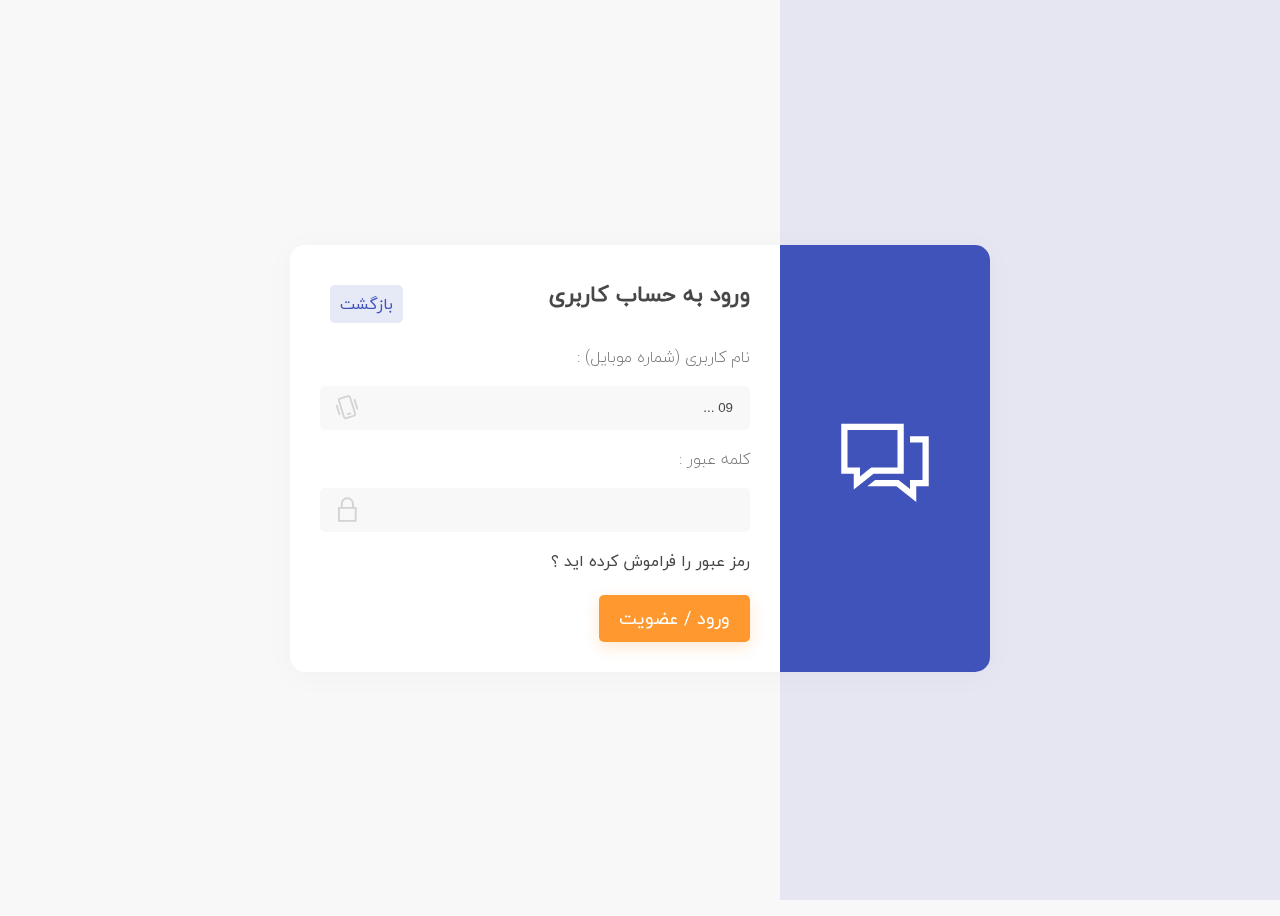
==== commit 560103e3: "init" ====
--- a/login.html
+++ b/login.html
@@ -37,7 +37,7 @@
     <link rel="stylesheet" href="styles/main.css">
 </head>
 
-<body>
+<body class="login-box dir_right">
 
     <div class="login-container">
         <div class="login-form">
@@ -76,13 +76,13 @@
     <div id="overlay" class="overlay"></div>
     <script src="scripts/jquery.min.js"></script>
     <script src="scripts/bootstrap.bundle.min.js"></script>
-
+    <script src="plugins/jquery/jquery.min.js"></script>
     <!-- Plugins -->
     <script src="plugins/progresscircle/progresscircle.js"></script>
     <script src="plugins/chartjs/chart.js"></script>
 
     <!-- Main Scripts -->
-    <script src="scripts/main.js"></script>
+    <script src="scripts/login.js"></script>
 
     
 </body>
--- a/styles/main.css
+++ b/styles/main.css
@@ -76,7 +76,6 @@
 button:hover,
 button:focus,
 input,
-input:hover,
 input:focus {
     border: none;
     outline: none;
@@ -1266,16 +1265,20 @@
     border-radius: 15px;
     box-shadow: var(--shadow1);
     position: relative;
-    width: min(90%,620px);
+    width: min(90%,700px);
     display: flex;
 
 }
 .login-info{
     padding: 30px;
+    width: calc(100% - 210px - 60px);
+}
+.login-info form{
+    width: 100%;
 }
 .login-logo {
     background: var(--primary);
-    width: 30%;
+    width: 210px;
     border-radius: 0 15px 15px 0;
     display: flex;
     align-items: center;
@@ -1298,7 +1301,7 @@
     justify-content: space-between;
     background: var(--background1);
     padding: 10px 15px;
-    width: 95%;
+    width: auto;
     border-radius: 5px;
     margin-bottom: 15px;
 }
@@ -1308,6 +1311,7 @@
     width: 90%;
     border-radius: 5px;
     direction: ltr;
+    color: var(--color1);
 }
 
 .login-form input[type=number],
@@ -1340,8 +1344,9 @@
     border-radius: 5px;
     font-size: 18px;
     box-shadow: var(--shadow-accent);
-    margin-top: 50px;
-    transition: 0.3s all;
+    margin-top: 20px;
+    transition: 0.3s all;
+    font-family: unset;
 }
 
 .login-form button:hover {
@@ -1365,7 +1370,7 @@
 .login-form:before {
     content: " ";
     background: var(--primary);
-    width: calc(50% - 110px);
+    width: calc(50% - 140px);
     height: 100vh;
     right: 0;
     top: 0;
@@ -2548,6 +2553,23 @@
     position: fixed;
     transition: 0.3s;
 }
+/*table*/
+#table-box{
+    background-color: var(--background2);
+    color: var(--color1) !important;
+}
+#table-box tr,#table-box td{
+    color: var(--color1);
+}
+/*form*/
+#form-box{
+    background-color: var(--background2);
+    color: var(--color1) !important;
+}
+#form-box input{
+    background-color: transparent;
+    color: var(--color1);
+}
 
 @media screen and (max-width:600px) {
     .login-form{
@@ -2637,4 +2659,54 @@
         padding: 0;
         margin: 0 8px;
     }
+    .login-info{
+        width: auto;
+    }
+    .login-form button{
+        font-size: 14px;
+    }
+}
+html[dir=rtl] table.dataTable>thead>tr>th:not(.sorting_disabled),
+table.dataTable>thead>tr>td:not(.sorting_disabled) {
+    padding-right: 1.5rem;
+    padding-left: 30px;
+}
+
+.dir_right table.dataTable thead .sorting::before,
+.dir_right table.dataTable thead .sorting_asc::before,
+.dir_right table.dataTable thead .sorting_desc::before,
+.dir_right table.dataTable thead .sorting_asc_disabled::before,
+.dir_right table.dataTable thead .sorting_desc_disabled::before,
+.dir_right table.dataTable thead .sorting::after,
+.dir_right table.dataTable thead .sorting_asc::after,
+.dir_right table.dataTable thead .sorting_desc::after,
+.dir_right table.dataTable thead .sorting_asc_disabled::after,
+.dir_right table.dataTable thead .sorting_desc_disabled::after {
+    left: 0.7rem !important;
+    right: unset !important;
+}
+table.table-bordered.dataTable th, table.table-bordered.dataTable td {
+    border-left-width: 1px;
+    border-color: #d4d8dd !important;
+    text-align: center !important;
+}
+th{
+    text-align: center!important;
+}
+td{
+    text-align: center!important;
+}
+ul.pagination li.disabled{
+    opacity: 0.5;
+}
+ul.pagination li{
+
+    margin: 0 5px;
+}
+ul.pagination li a{
+    text-align: center !important;
+    border-radius:0 !important;
+}
+.form-select{
+    padding: 5px 30px 5px 10px !important;
 }